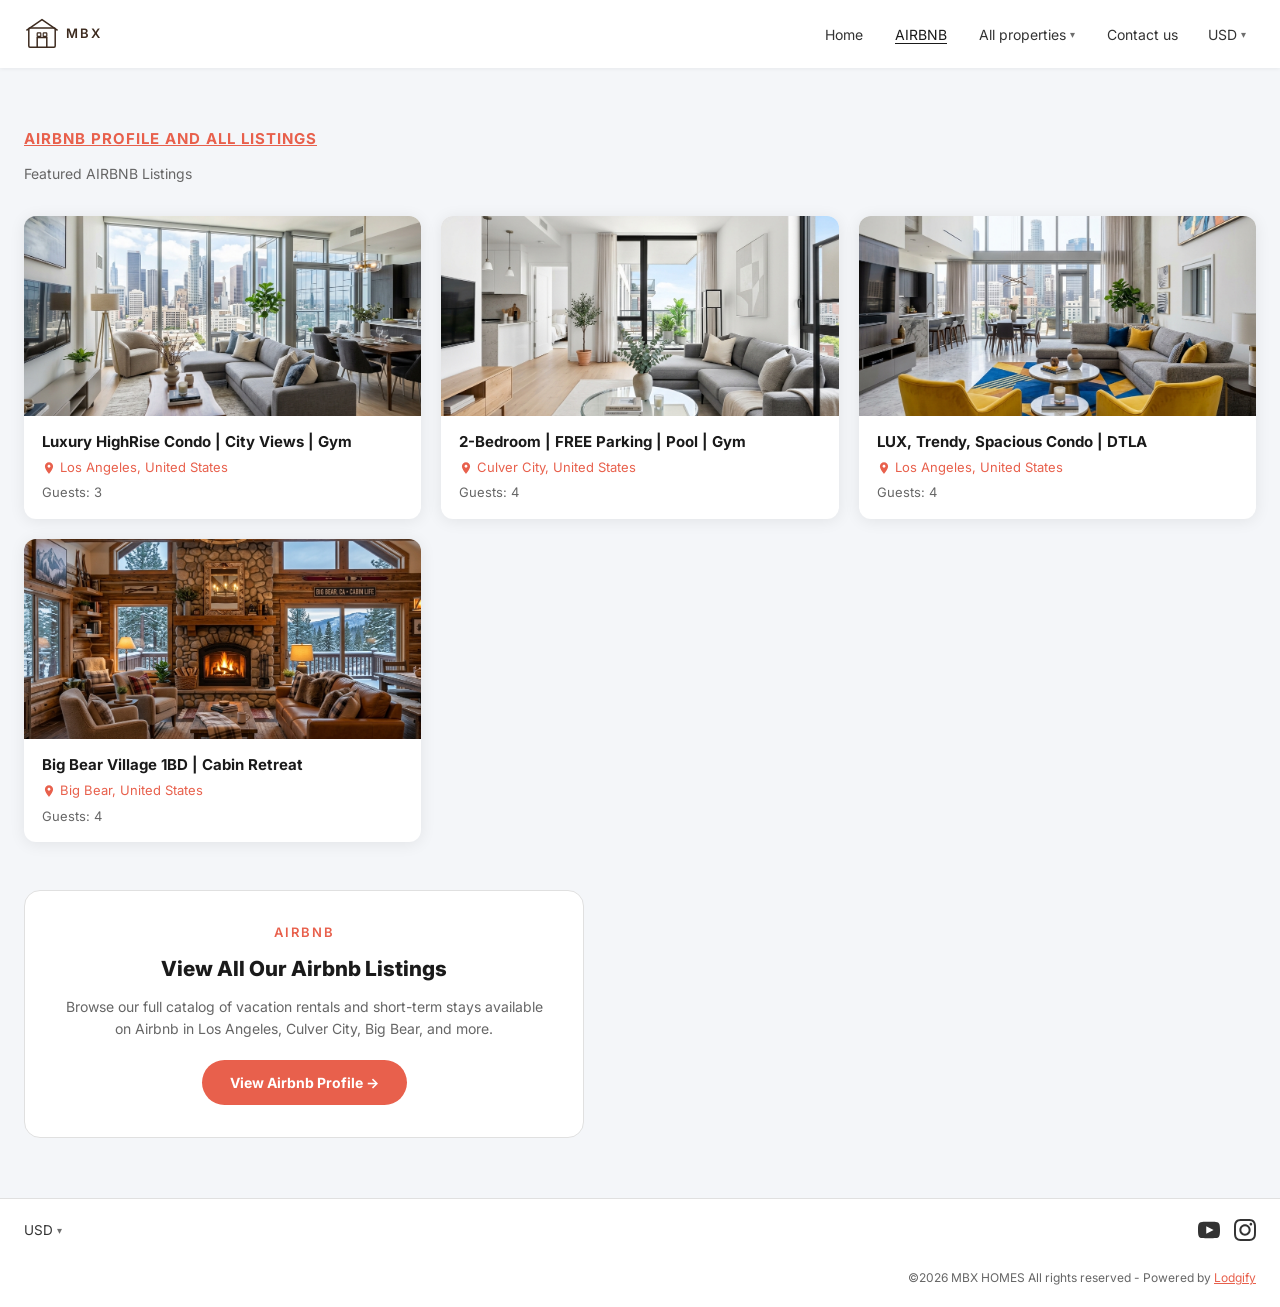
==== airbnb.html @ c5583389 "Initial commit" ====
<!DOCTYPE html>
<html lang="en">
<head>
  <meta charset="UTF-8" />
  <meta name="viewport" content="width=device-width, initial-scale=1.0" />
  <title>AIRBNB Listings - MBX Homes</title>
  <meta name="description" content="Browse all MBX Homes listings on Airbnb. View our featured Airbnb properties and profile in Los Angeles and surrounding areas." />
  <link rel="preconnect" href="https://fonts.googleapis.com" />
  <link rel="preconnect" href="https://fonts.gstatic.com" crossorigin />
  <link href="https://fonts.googleapis.com/css2?family=Inter:wght@300;400;500;600;700&display=swap" rel="stylesheet" />
  <link rel="stylesheet" href="css/style.css" />
</head>
<body>

  <!-- HEADER -->
  <header class="site-header" id="site-header">
    <div class="header-inner">
      <a href="index.html" class="logo" id="logo-link">
        <svg class="logo-icon" xmlns="http://www.w3.org/2000/svg" viewBox="0 0 60 60" width="36" height="36">
          <rect x="8" y="20" width="44" height="32" rx="2" fill="none" stroke="#3d2b1f" stroke-width="2.5"/>
          <polyline points="4,24 30,6 56,24" fill="none" stroke="#3d2b1f" stroke-width="2.5" stroke-linejoin="round"/>
          <path d="M22 52 V36 h16 v16" fill="none" stroke="#3d2b1f" stroke-width="2.5"/>
          <rect x="22" y="28" width="6" height="6" rx="1" fill="none" stroke="#3d2b1f" stroke-width="2"/>
          <rect x="32" y="28" width="6" height="6" rx="1" fill="none" stroke="#3d2b1f" stroke-width="2"/>
        </svg>
        <span class="logo-text">MBX</span>
      </a>
      <nav class="main-nav" id="main-nav">
        <a href="index.html" class="nav-link" id="nav-home">Home</a>
        <a href="airbnb.html" class="nav-link active" id="nav-airbnb">AIRBNB</a>
        <a href="properties.html" class="nav-link nav-dropdown-trigger" id="nav-properties">
          All properties <span class="dropdown-arrow">▾</span>
          <div class="dropdown-menu" id="nav-dropdown">
            <a href="properties.html" class="dropdown-item">All Properties</a>
            <a href="properties.html?type=vacation" class="dropdown-item">Vacation Homes</a>
            <a href="properties.html?type=apartment" class="dropdown-item">Apartments</a>
            <a href="properties.html?location=la" class="dropdown-item">Los Angeles</a>
            <a href="properties.html?location=culver" class="dropdown-item">Culver City</a>
            <a href="properties.html?location=bigbear" class="dropdown-item">Big Bear</a>
          </div>
        </a>
        <a href="contact.html" class="nav-link" id="nav-contact">Contact us</a>
        <div class="currency-selector" id="currency-selector">
          <span>USD</span>
          <span class="dropdown-arrow">▾</span>
          <div class="currency-dropdown">
            <div class="currency-item active">USD - US Dollar</div>
            <div class="currency-item">EUR - Euro</div>
            <div class="currency-item">GBP - British Pound</div>
            <div class="currency-item">CAD - Canadian Dollar</div>
          </div>
        </div>
      </nav>
      <button class="hamburger" id="hamburger-btn" aria-label="Toggle menu">
        <span></span><span></span><span></span>
      </button>
    </div>
  </header>

  <!-- AIRBNB CONTENT -->
  <main class="airbnb-page" id="airbnb-page">
    <a
      href="https://www.airbnb.com/users/show/mbxhomes"
      target="_blank"
      rel="noopener"
      class="airbnb-profile-link"
      id="airbnb-profile-link"
    >
      AIRBNB PROFILE AND ALL LISTINGS
    </a>
    <p class="airbnb-subtitle" id="airbnb-subtitle">Featured AIRBNB Listings</p>

    <!-- Airbnb featured listings grid -->
    <div class="properties-grid" id="airbnb-grid" style="margin-top:8px">

      <a href="property-detail.html?id=1" class="property-card" id="airbnb-prop-1">
        <div class="card-image-wrapper">
          <img src="images/prop1.png" alt="Luxury HighRise Condo" class="card-img" loading="lazy" />
        </div>
        <div class="card-body">
          <h3 class="card-title">Luxury HighRise Condo | City Views | Gym</h3>
          <p class="card-location">
            <svg class="pin-icon" viewBox="0 0 24 24" fill="none" xmlns="http://www.w3.org/2000/svg"><path d="M12 2C8.13 2 5 5.13 5 9c0 5.25 7 13 7 13s7-7.75 7-13c0-3.87-3.13-7-7-7zm0 9.5c-1.38 0-2.5-1.12-2.5-2.5s1.12-2.5 2.5-2.5 2.5 1.12 2.5 2.5-1.12 2.5-2.5 2.5z" fill="#e8604c"/></svg>
            Los Angeles, United States
          </p>
          <p class="card-guests">Guests: 3</p>
        </div>
      </a>

      <a href="property-detail.html?id=2" class="property-card" id="airbnb-prop-2">
        <div class="card-image-wrapper">
          <img src="images/prop2.png" alt="2-Bedroom Condo" class="card-img" loading="lazy" />
        </div>
        <div class="card-body">
          <h3 class="card-title">2-Bedroom | FREE Parking | Pool | Gym</h3>
          <p class="card-location">
            <svg class="pin-icon" viewBox="0 0 24 24" fill="none" xmlns="http://www.w3.org/2000/svg"><path d="M12 2C8.13 2 5 5.13 5 9c0 5.25 7 13 7 13s7-7.75 7-13c0-3.87-3.13-7-7-7zm0 9.5c-1.38 0-2.5-1.12-2.5-2.5s1.12-2.5 2.5-2.5 2.5 1.12 2.5 2.5-1.12 2.5-2.5 2.5z" fill="#e8604c"/></svg>
            Culver City, United States
          </p>
          <p class="card-guests">Guests: 4</p>
        </div>
      </a>

      <a href="property-detail.html?id=4" class="property-card" id="airbnb-prop-3">
        <div class="card-image-wrapper">
          <img src="images/prop4.png" alt="LUX Trendy Condo" class="card-img" loading="lazy" />
        </div>
        <div class="card-body">
          <h3 class="card-title">LUX, Trendy, Spacious Condo | DTLA</h3>
          <p class="card-location">
            <svg class="pin-icon" viewBox="0 0 24 24" fill="none" xmlns="http://www.w3.org/2000/svg"><path d="M12 2C8.13 2 5 5.13 5 9c0 5.25 7 13 7 13s7-7.75 7-13c0-3.87-3.13-7-7-7zm0 9.5c-1.38 0-2.5-1.12-2.5-2.5s1.12-2.5 2.5-2.5 2.5 1.12 2.5 2.5-1.12 2.5-2.5 2.5z" fill="#e8604c"/></svg>
            Los Angeles, United States
          </p>
          <p class="card-guests">Guests: 4</p>
        </div>
      </a>

      <a href="property-detail.html?id=5" class="property-card" id="airbnb-prop-4">
        <div class="card-image-wrapper">
          <img src="images/prop5.png" alt="Big Bear Cabin" class="card-img" loading="lazy" />
        </div>
        <div class="card-body">
          <h3 class="card-title">Big Bear Village 1BD | Cabin Retreat</h3>
          <p class="card-location">
            <svg class="pin-icon" viewBox="0 0 24 24" fill="none" xmlns="http://www.w3.org/2000/svg"><path d="M12 2C8.13 2 5 5.13 5 9c0 5.25 7 13 7 13s7-7.75 7-13c0-3.87-3.13-7-7-7zm0 9.5c-1.38 0-2.5-1.12-2.5-2.5s1.12-2.5 2.5-2.5 2.5 1.12 2.5 2.5-1.12 2.5-2.5 2.5z" fill="#e8604c"/></svg>
            Big Bear, United States
          </p>
          <p class="card-guests">Guests: 4</p>
        </div>
      </a>

    </div>

    <!-- CTA box -->
    <div style="margin-top:48px;background:#fff;border:1.5px solid #e0e0e0;border-radius:16px;padding:32px;max-width:560px;text-align:center">
      <p style="font-size:13px;text-transform:uppercase;letter-spacing:2px;color:#e8604c;font-weight:600;margin-bottom:10px">AIRBNB</p>
      <h2 style="font-size:1.3rem;font-weight:800;color:#1a1a1a;margin-bottom:12px">View All Our Airbnb Listings</h2>
      <p style="font-size:14px;color:#666;line-height:1.6;margin-bottom:20px">Browse our full catalog of vacation rentals and short-term stays available on Airbnb in Los Angeles, Culver City, Big Bear, and more.</p>
      <a href="https://www.airbnb.com/users/show/mbxhomes" target="_blank" rel="noopener" style="display:inline-block;background:#e8604c;color:#fff;border-radius:24px;padding:12px 28px;font-size:14px;font-weight:700;text-decoration:none;transition:background 0.2s" onmouseover="this.style.background='#d4503c'" onmouseout="this.style.background='#e8604c'">
        View Airbnb Profile →
      </a>
    </div>
  </main>

  <!-- FOOTER -->
  <footer class="site-footer" id="site-footer">
    <div class="footer-inner">
      <div class="currency-footer" id="currency-footer">
        <span>USD</span> <span class="dropdown-arrow">▾</span>
      </div>
      <div class="footer-social" id="footer-social">
        <a href="https://www.youtube.com/@mbxhomes" target="_blank" rel="noopener" class="social-link" id="social-youtube" aria-label="YouTube">
          <svg xmlns="http://www.w3.org/2000/svg" viewBox="0 0 24 24" width="22" height="22" fill="currentColor"><path d="M19.615 3.184c-3.604-.246-11.631-.245-15.23 0-3.897.266-4.356 2.62-4.385 8.816.029 6.185.484 8.549 4.385 8.816 3.6.245 11.626.246 15.23 0 3.897-.266 4.356-2.62 4.385-8.816-.029-6.185-.484-8.549-4.385-8.816zm-10.615 12.816v-8l8 3.993-8 4.007z"/></svg>
        </a>
        <a href="https://www.instagram.com/mbxhomes" target="_blank" rel="noopener" class="social-link" id="social-instagram" aria-label="Instagram">
          <svg xmlns="http://www.w3.org/2000/svg" viewBox="0 0 24 24" width="22" height="22" fill="currentColor"><path d="M12 2.163c3.204 0 3.584.012 4.85.07 3.252.148 4.771 1.691 4.919 4.919.058 1.265.069 1.645.069 4.849 0 3.205-.012 3.584-.069 4.849-.149 3.225-1.664 4.771-4.919 4.919-1.266.058-1.644.07-4.85.07-3.204 0-3.584-.012-4.849-.07-3.26-.149-4.771-1.699-4.919-4.92-.058-1.265-.07-1.644-.07-4.849 0-3.204.013-3.583.07-4.849.149-3.227 1.664-4.771 4.919-4.919 1.266-.057 1.645-.069 4.849-.069zm0-2.163c-3.259 0-3.667.014-4.947.072-4.358.2-6.78 2.618-6.98 6.98-.059 1.281-.073 1.689-.073 4.948 0 3.259.014 3.668.072 4.948.2 4.358 2.618 6.78 6.98 6.98 1.281.058 1.689.072 4.948.072 3.259 0 3.668-.014 4.948-.072 4.354-.2 6.782-2.618 6.979-6.98.059-1.28.073-1.689.073-4.948 0-3.259-.014-3.667-.072-4.947-.196-4.354-2.617-6.78-6.979-6.98-1.281-.059-1.69-.073-4.949-.073zm0 5.838c-3.403 0-6.162 2.759-6.162 6.162s2.759 6.163 6.162 6.163 6.162-2.759 6.162-6.163c0-3.403-2.759-6.162-6.162-6.162zm0 10.162c-2.209 0-4-1.79-4-4 0-2.209 1.791-4 4-4s4 1.791 4 4c0 2.21-1.791 4-4 4zm6.406-11.845c-.796 0-1.441.645-1.441 1.44s.645 1.44 1.441 1.44c.795 0 1.439-.645 1.439-1.44s-.644-1.44-1.439-1.44z"/></svg>
        </a>
      </div>
    </div>
    <div class="footer-copyright" id="footer-copyright">
      <p>©2026 MBX HOMES All rights reserved - Powered by <a href="https://www.lodgify.com" target="_blank" rel="noopener" class="lodgify-link">Lodgify</a></p>
    </div>
  </footer>

  <script src="js/main.js"></script>
</body>
</html>
---- css/style.css ----
/* ===========================
   MBX HOMES - Main Stylesheet
   =========================== */

*, *::before, *::after {
  box-sizing: border-box;
  margin: 0;
  padding: 0;
}

:root {
  --color-primary: #e8604c;
  --color-primary-hover: #d4503c;
  --color-dark: #1a1a1a;
  --color-text: #333;
  --color-text-light: #666;
  --color-border: #e0e0e0;
  --color-bg: #f4f6f9;
  --color-bg-light: #f8f9fb;
  --color-white: #fff;
  --color-logo: #3d2b1f;
  --color-link: #e8604c;
  --color-location: #e8604c;
  --font-main: 'Inter', -apple-system, BlinkMacSystemFont, 'Segoe UI', sans-serif;
  --shadow-card: 0 2px 16px rgba(0,0,0,0.08);
  --shadow-card-hover: 0 8px 32px rgba(0,0,0,0.14);
  --shadow-header: 0 1px 4px rgba(0,0,0,0.06);
  --border-radius-card: 12px;
  --border-radius-btn: 8px;
  --transition: 0.2s ease;
}

html {
  scroll-behavior: smooth;
}

body {
  font-family: var(--font-main);
  color: var(--color-text);
  background: var(--color-bg);
  min-height: 100vh;
  font-size: 15px;
  line-height: 1.5;
}

a {
  color: inherit;
  text-decoration: none;
}

img {
  max-width: 100%;
  display: block;
}

/* ==========================
   HEADER
   ========================== */
.site-header {
  background: var(--color-white);
  box-shadow: var(--shadow-header);
  position: sticky;
  top: 0;
  z-index: 1000;
  height: 68px;
}

.header-inner {
  max-width: 1280px;
  margin: 0 auto;
  padding: 0 24px;
  height: 100%;
  display: flex;
  align-items: center;
  justify-content: space-between;
  gap: 24px;
}

/* LOGO */
.logo {
  display: flex;
  align-items: center;
  gap: 6px;
  flex-shrink: 0;
  text-decoration: none;
}

.logo-icon {
  display: block;
}

.logo-text {
  font-family: var(--font-main);
  font-size: 13px;
  font-weight: 600;
  letter-spacing: 2px;
  color: var(--color-logo);
  text-transform: uppercase;
}

/* NAV */
.main-nav {
  display: flex;
  align-items: center;
  gap: 8px;
  margin-left: auto;
}

.nav-link {
  font-size: 14px;
  font-weight: 400;
  color: var(--color-text);
  padding: 6px 12px;
  border-radius: 4px;
  transition: color var(--transition);
  position: relative;
  cursor: pointer;
  white-space: nowrap;
}

.nav-link:hover,
.nav-link.active {
  color: var(--color-dark);
}

.nav-link.active {
  text-decoration: underline;
  text-underline-offset: 3px;
}

.nav-dropdown-trigger {
  display: flex;
  align-items: center;
  gap: 4px;
}

.dropdown-arrow {
  font-size: 10px;
  opacity: 0.7;
}

/* DROPDOWN */
.dropdown-menu {
  position: absolute;
  top: calc(100% + 8px);
  left: 0;
  background: var(--color-white);
  border: 1px solid var(--color-border);
  border-radius: 8px;
  box-shadow: 0 8px 32px rgba(0,0,0,0.12);
  padding: 8px 0;
  min-width: 180px;
  opacity: 0;
  pointer-events: none;
  transform: translateY(-8px);
  transition: opacity 0.15s, transform 0.15s;
  z-index: 200;
}

.nav-dropdown-trigger:hover .dropdown-menu,
.nav-dropdown-trigger:focus-within .dropdown-menu {
  opacity: 1;
  pointer-events: auto;
  transform: translateY(0);
}

.dropdown-item {
  display: block;
  padding: 9px 18px;
  font-size: 13.5px;
  color: var(--color-text);
  transition: background var(--transition), color var(--transition);
}

.dropdown-item:hover {
  background: var(--color-bg);
  color: var(--color-primary);
}

/* CURRENCY */
.currency-selector {
  position: relative;
  display: flex;
  align-items: center;
  gap: 4px;
  font-size: 14px;
  font-weight: 400;
  padding: 6px 10px;
  cursor: pointer;
  border-radius: 4px;
  color: var(--color-text);
  transition: color var(--transition);
  user-select: none;
}

.currency-selector:hover {
  color: var(--color-dark);
}

.currency-dropdown {
  position: absolute;
  top: calc(100% + 8px);
  right: 0;
  background: var(--color-white);
  border: 1px solid var(--color-border);
  border-radius: 8px;
  box-shadow: 0 8px 32px rgba(0,0,0,0.12);
  padding: 8px 0;
  min-width: 180px;
  opacity: 0;
  pointer-events: none;
  transform: translateY(-8px);
  transition: opacity 0.15s, transform 0.15s;
  z-index: 200;
}

.currency-selector:hover .currency-dropdown {
  opacity: 1;
  pointer-events: auto;
  transform: translateY(0);
}

.currency-item {
  padding: 9px 18px;
  font-size: 13.5px;
  color: var(--color-text);
  cursor: pointer;
  transition: background var(--transition), color var(--transition);
}

.currency-item:hover,
.currency-item.active {
  background: var(--color-bg);
  color: var(--color-primary);
}

/* HAMBURGER */
.hamburger {
  display: none;
  flex-direction: column;
  gap: 5px;
  background: none;
  border: none;
  cursor: pointer;
  padding: 4px;
}

.hamburger span {
  display: block;
  width: 24px;
  height: 2px;
  background: var(--color-text);
  border-radius: 2px;
  transition: transform 0.3s, opacity 0.3s;
}

/* ==========================
   HERO SECTION
   ========================== */
.hero {
  position: relative;
  width: 100%;
  overflow: hidden;
  background: var(--color-bg);
}

.hero-image-wrapper {
  position: relative;
  width: 100%;
  height: 440px;
  overflow: hidden;
}

.hero-img {
  width: 100%;
  height: 100%;
  object-fit: cover;
  object-position: center 40%;
  display: block;
  border-radius: 0 0 16px 16px;
}

.hero-overlay {
  position: absolute;
  inset: 0;
  background: linear-gradient(
    to bottom,
    rgba(0,0,0,0) 30%,
    rgba(0,0,0,0.25) 100%
  );
  pointer-events: none;
}

.hero-text {
  position: absolute;
  bottom: 28px;
  left: 50%;
  transform: translateX(-50%);
  text-align: center;
  color: var(--color-white);
  pointer-events: none;
  z-index: 2;
}

.hero-text h1 {
  font-size: 2.6rem;
  font-weight: 800;
  letter-spacing: -0.5px;
  text-shadow: 0 2px 12px rgba(0,0,0,0.4);
  white-space: nowrap;
}

/* SEARCH BAR */
.search-bar-wrapper {
  display: flex;
  justify-content: center;
  padding: 0 16px;
  margin-top: -28px;
  position: relative;
  z-index: 10;
}

.search-bar {
  display: flex;
  align-items: stretch;
  background: var(--color-white);
  border-radius: 12px;
  box-shadow: 0 4px 24px rgba(0,0,0,0.12);
  overflow: hidden;
  width: 100%;
  max-width: 820px;
  height: 68px;
}

.search-field {
  flex: 1;
  display: flex;
  flex-direction: column;
  justify-content: center;
  padding: 8px 18px;
  position: relative;
  min-width: 0;
}

.search-field label {
  font-size: 11px;
  color: var(--color-text-light);
  font-weight: 500;
  text-transform: uppercase;
  letter-spacing: 0.5px;
  margin-bottom: 2px;
}

.search-field select,
.search-field input[type="date"] {
  border: none;
  outline: none;
  font-size: 14px;
  color: var(--color-text);
  font-family: var(--font-main);
  background: transparent;
  appearance: none;
  cursor: pointer;
  width: 100%;
  padding: 0;
}

.search-field select::-ms-expand {
  display: none;
}

.select-arrow {
  position: absolute;
  right: 14px;
  top: 50%;
  transform: translateY(-50%);
  font-size: 11px;
  color: var(--color-text-light);
  pointer-events: none;
}

.date-field {
  position: relative;
}

.date-field input[type="date"] {
  color: var(--color-text-light);
}

.date-field input[type="date"]::-webkit-calendar-picker-indicator {
  opacity: 0;
  position: absolute;
  right: 0;
  width: 100%;
  height: 100%;
  cursor: pointer;
}

.floating-label {
  font-size: 14px;
  color: var(--color-text-light) !important;
  font-weight: 400 !important;
  margin-bottom: 0 !important;
  position: absolute;
  top: 50%;
  left: 18px;
  transform: translateY(-50%);
  pointer-events: none;
  transition: 0.15s;
  text-transform: none !important;
  letter-spacing: 0 !important;
}

.date-field input[type="date"]:not(:placeholder-shown) + .floating-label,
.date-field input[type="date"]:focus + .floating-label,
.date-field input[type="date"][value]:not([value=""]) + .floating-label {
  display: none;
}

.search-divider {
  width: 1px;
  background: var(--color-border);
  margin: 12px 0;
  flex-shrink: 0;
}

.search-btn {
  background: var(--color-primary);
  color: var(--color-white);
  border: none;
  padding: 0 28px;
  font-size: 15px;
  font-weight: 600;
  cursor: pointer;
  display: flex;
  align-items: center;
  gap: 6px;
  transition: background var(--transition);
  font-family: var(--font-main);
  flex-shrink: 0;
  min-width: 100px;
}

.search-btn:hover {
  background: var(--color-primary-hover);
}

.search-arrow {
  font-size: 18px;
}

/* ==========================
   MAIN CONTENT
   ========================== */
.main-content {
  max-width: 1280px;
  margin: 0 auto;
  padding: 40px 24px 0;
}

/* ==========================
   FEATURED SECTION
   ========================== */
.featured-section {
  margin-bottom: 48px;
}

.section-title {
  font-size: 1.3rem;
  font-weight: 700;
  color: var(--color-dark);
  margin-bottom: 24px;
}

/* PROPERTIES GRID */
.properties-grid {
  display: grid;
  grid-template-columns: repeat(3, 1fr);
  gap: 20px;
}

/* PROPERTY CARD */
.property-card {
  background: var(--color-white);
  border-radius: var(--border-radius-card);
  overflow: hidden;
  box-shadow: var(--shadow-card);
  transition: box-shadow var(--transition), transform var(--transition);
  display: flex;
  flex-direction: column;
  text-decoration: none;
  color: inherit;
}

.property-card:hover {
  box-shadow: var(--shadow-card-hover);
  transform: translateY(-2px);
}

.card-image-wrapper {
  width: 100%;
  height: 200px;
  overflow: hidden;
  flex-shrink: 0;
}

.card-img {
  width: 100%;
  height: 100%;
  object-fit: cover;
  transition: transform 0.4s ease;
}

.property-card:hover .card-img {
  transform: scale(1.04);
}

.card-body {
  padding: 16px 18px;
  display: flex;
  flex-direction: column;
  gap: 6px;
}

.card-title {
  font-size: 15px;
  font-weight: 700;
  color: var(--color-dark);
  line-height: 1.35;
  display: -webkit-box;
  -webkit-line-clamp: 1;
  -webkit-box-orient: vertical;
  overflow: hidden;
}

.card-location {
  display: flex;
  align-items: center;
  gap: 4px;
  font-size: 13px;
  color: var(--color-location);
  font-weight: 400;
}

.pin-icon {
  width: 14px;
  height: 14px;
  flex-shrink: 0;
}

.card-guests {
  font-size: 13px;
  color: var(--color-text-light);
}

.card-meta {
  font-size: 12.5px;
  color: var(--color-text-light);
  margin-bottom: 2px;
}

.card-amenities {
  font-size: 12px;
  color: var(--color-text-light);
  opacity: 0.8;
}

/* ==========================
   NEWSLETTER
   ========================== */
.newsletter-section {
  border-top: 1px solid var(--color-border);
  padding: 32px 0 40px;
  margin-top: 24px;
}

.newsletter-inner {
  display: flex;
  align-items: center;
  justify-content: center;
  gap: 24px;
  flex-wrap: wrap;
}

.newsletter-label {
  font-size: 15px;
  font-weight: 600;
  color: var(--color-dark);
  white-space: nowrap;
}

.newsletter-form {
  display: flex;
  gap: 12px;
  align-items: center;
  flex-wrap: wrap;
}

.newsletter-input {
  border: 1.5px solid var(--color-border);
  border-radius: 8px;
  padding: 10px 16px;
  font-size: 14px;
  font-family: var(--font-main);
  color: var(--color-text);
  outline: none;
  width: 280px;
  transition: border-color var(--transition);
  background: var(--color-white);
}

.newsletter-input:focus {
  border-color: var(--color-primary);
}

.newsletter-input::placeholder {
  color: #bbb;
}

.newsletter-btn {
  background: var(--color-primary);
  color: var(--color-white);
  border: none;
  border-radius: 24px;
  padding: 10px 26px;
  font-size: 14px;
  font-weight: 600;
  cursor: pointer;
  font-family: var(--font-main);
  transition: background var(--transition);
  white-space: nowrap;
}

.newsletter-btn:hover {
  background: var(--color-primary-hover);
}

/* ==========================
   FOOTER
   ========================== */
.site-footer {
  background: var(--color-white);
  border-top: 1px solid var(--color-border);
  margin-top: 0;
}

.footer-inner {
  max-width: 1280px;
  margin: 0 auto;
  padding: 20px 24px 16px;
  display: flex;
  align-items: center;
  justify-content: space-between;
}

.currency-footer {
  display: flex;
  align-items: center;
  gap: 4px;
  font-size: 13.5px;
  color: var(--color-text);
  cursor: pointer;
}

.footer-social {
  display: flex;
  align-items: center;
  gap: 14px;
}

.social-link {
  color: var(--color-text);
  transition: color var(--transition);
  display: flex;
  align-items: center;
}

.social-link:hover {
  color: var(--color-primary);
}

.footer-copyright {
  max-width: 1280px;
  margin: 0 auto;
  padding: 12px 24px 20px;
  text-align: right;
  font-size: 12px;
  color: var(--color-text-light);
}

.footer-copyright p {
  display: inline;
}

.lodgify-link {
  color: var(--color-primary);
  text-decoration: underline;
}

.lodgify-link:hover {
  color: var(--color-primary-hover);
}

/* ==========================
   TOAST NOTIFICATION
   ========================== */
.toast {
  position: fixed;
  bottom: 32px;
  left: 50%;
  transform: translateX(-50%) translateY(80px);
  background: #333;
  color: #fff;
  padding: 12px 28px;
  border-radius: 24px;
  font-size: 14px;
  font-weight: 500;
  box-shadow: 0 4px 20px rgba(0,0,0,0.2);
  z-index: 9999;
  transition: transform 0.3s ease, opacity 0.3s ease;
  opacity: 0;
  pointer-events: none;
  white-space: nowrap;
}

.toast.show {
  transform: translateX(-50%) translateY(0);
  opacity: 1;
}

/* ==========================
   PROPERTIES PAGE
   ========================== */
.properties-page-layout {
  display: flex;
  gap: 0;
  min-height: calc(100vh - 68px);
}

.properties-sidebar {
  width: 50%;
  padding: 24px;
  overflow-y: auto;
  max-height: calc(100vh - 68px);
  position: sticky;
  top: 68px;
}

.properties-map-panel {
  width: 50%;
  position: sticky;
  top: 68px;
  height: calc(100vh - 68px);
  background: #e8eaf0;
  overflow: hidden;
}

.map-embed {
  width: 100%;
  height: 100%;
  border: none;
}

/* Filters bar */
.filters-bar {
  display: flex;
  gap: 12px;
  flex-wrap: wrap;
  align-items: center;
  background: var(--color-white);
  padding: 16px 24px;
  border-bottom: 1px solid var(--color-border);
}

.filter-search-bar {
  display: flex;
  align-items: stretch;
  background: var(--color-white);
  border: 1.5px solid var(--color-border);
  border-radius: 8px;
  overflow: hidden;
  height: 46px;
  max-width: 100%;
  flex: 1;
  min-width: 0;
}

.filter-field {
  flex: 1;
  display: flex;
  align-items: center;
  padding: 0 14px;
  gap: 8px;
  border-right: 1px solid var(--color-border);
  min-width: 0;
}

.filter-field:last-of-type {
  border-right: none;
}

.filter-field select,
.filter-field input {
  border: none;
  outline: none;
  font-size: 14px;
  color: var(--color-text);
  font-family: var(--font-main);
  background: transparent;
  appearance: none;
  cursor: pointer;
  width: 100%;
}

.filter-search-btn {
  background: var(--color-primary);
  color: var(--color-white);
  border: none;
  padding: 0 20px;
  font-size: 14px;
  font-weight: 600;
  cursor: pointer;
  font-family: var(--font-main);
  transition: background var(--transition);
  display: flex;
  align-items: center;
  gap: 8px;
  flex-shrink: 0;
}

.filter-search-btn:hover {
  background: var(--color-primary-hover);
}

.more-filters-btn {
  background: none;
  border: none;
  color: var(--color-primary);
  font-size: 13.5px;
  font-weight: 500;
  cursor: pointer;
  font-family: var(--font-main);
  display: flex;
  align-items: center;
  gap: 6px;
  padding: 4px 0;
}

/* Results header */
.results-header {
  display: flex;
  align-items: center;
  justify-content: space-between;
  padding: 16px 24px 12px;
  background: var(--color-bg-light);
}

.results-count {
  font-size: 15px;
  font-weight: 700;
  color: var(--color-dark);
}

.sort-dropdown {
  display: flex;
  align-items: center;
  gap: 8px;
}

.sort-btn {
  background: var(--color-primary);
  color: var(--color-white);
  border: none;
  border-radius: 20px;
  padding: 7px 16px;
  font-size: 13px;
  font-weight: 600;
  cursor: pointer;
  font-family: var(--font-main);
  display: flex;
  align-items: center;
  gap: 6px;
}

/* Properties list grid in sidebar */
.properties-list-grid {
  display: grid;
  grid-template-columns: repeat(3, 1fr);
  gap: 16px;
  padding: 16px 24px;
  background: var(--color-bg-light);
}

/* ==========================
   PROPERTY DETAIL PAGE
   ========================== */
.property-hero {
  position: relative;
  height: 440px;
  overflow: hidden;
  cursor: pointer;
}

.property-hero-img {
  width: 100%;
  height: 100%;
  object-fit: cover;
}

.view-more-pics-btn {
  position: absolute;
  bottom: 24px;
  right: 32px;
  background: var(--color-white);
  color: var(--color-dark);
  border: none;
  border-radius: 24px;
  padding: 10px 20px;
  font-size: 13px;
  font-weight: 600;
  cursor: pointer;
  font-family: var(--font-main);
  display: flex;
  align-items: center;
  gap: 8px;
  box-shadow: 0 2px 12px rgba(0,0,0,0.15);
  transition: box-shadow var(--transition);
}

.view-more-pics-btn:hover {
  box-shadow: 0 4px 20px rgba(0,0,0,0.2);
}

/* Sticky booking bar at bottom */
.booking-sticky-bar {
  position: fixed;
  bottom: 0;
  left: 0;
  right: 0;
  background: var(--color-white);
  border-top: 1px solid var(--color-border);
  padding: 12px 32px;
  z-index: 500;
  display: flex;
  align-items: center;
  gap: 20px;
}

.booking-sticky-info {
  flex: 1;
}

.booking-sticky-title {
  font-size: 15px;
  font-weight: 700;
  color: var(--color-dark);
}

.booking-sticky-location {
  display: flex;
  align-items: center;
  gap: 4px;
  font-size: 12.5px;
  color: var(--color-text-light);
  margin-top: 2px;
}

.booking-sticky-fields {
  display: flex;
  align-items: center;
  gap: 0;
  border: 1.5px solid var(--color-border);
  border-radius: 8px;
  overflow: hidden;
}

.sticky-field {
  display: flex;
  align-items: center;
  padding: 8px 16px;
  border-right: 1px solid var(--color-border);
  min-width: 130px;
}

.sticky-field:last-of-type {
  border-right: none;
}

.sticky-field input,
.sticky-field select {
  border: none;
  outline: none;
  font-size: 14px;
  font-family: var(--font-main);
  color: var(--color-text-light);
  background: transparent;
  appearance: none;
  cursor: pointer;
  width: 100%;
}

.book-now-btn {
  background: var(--color-primary);
  color: var(--color-white);
  border: none;
  border-radius: 24px;
  padding: 11px 28px;
  font-size: 15px;
  font-weight: 700;
  cursor: pointer;
  font-family: var(--font-main);
  transition: background var(--transition);
  white-space: nowrap;
}

.book-now-btn:hover {
  background: var(--color-primary-hover);
}

/* Property detail tabs */
.property-tabs-bar {
  background: var(--color-white);
  border-bottom: 1px solid var(--color-border);
  padding: 0 32px;
  display: flex;
  gap: 0;
  position: sticky;
  top: 68px;
  z-index: 100;
}

.property-tab {
  padding: 16px 20px;
  font-size: 14px;
  font-weight: 500;
  color: var(--color-text-light);
  cursor: pointer;
  border-bottom: 2px solid transparent;
  transition: color var(--transition), border-color var(--transition);
  text-decoration: none;
  display: inline-flex;
}

.property-tab:hover,
.property-tab.active {
  color: var(--color-primary);
  border-bottom-color: var(--color-primary);
}

/* Property content */
.property-content {
  max-width: 1280px;
  margin: 0 auto;
  padding: 32px 32px 140px;
}

.property-type-badge {
  font-size: 13px;
  color: var(--color-text-light);
  margin-bottom: 8px;
}

.property-title-h1 {
  font-size: 2rem;
  font-weight: 800;
  color: var(--color-dark);
  line-height: 1.2;
  margin-bottom: 16px;
}

.property-stats {
  display: flex;
  gap: 28px;
  flex-wrap: wrap;
  margin-bottom: 20px;
}

.property-stat {
  display: flex;
  align-items: center;
  gap: 8px;
  font-size: 14px;
  color: var(--color-text-light);
}

.property-stat svg {
  width: 20px;
  height: 20px;
  color: var(--color-text-light);
}

.property-description {
  font-size: 14.5px;
  line-height: 1.7;
  color: var(--color-text);
  max-width: 800px;
  margin-bottom: 24px;
}

.highlights-label {
  font-size: 15px;
  font-weight: 700;
  margin-bottom: 12px;
  color: var(--color-dark);
}

.highlights-list {
  display: flex;
  gap: 10px;
  flex-wrap: wrap;
  margin-bottom: 32px;
}

.highlight-badge {
  display: inline-flex;
  align-items: center;
  gap: 6px;
  border: 1.5px solid var(--color-border);
  border-radius: 20px;
  padding: 7px 14px;
  font-size: 13px;
  color: var(--color-text);
}

.pictures-section {
  margin-top: 32px;
}

.pictures-title {
  font-size: 1.2rem;
  font-weight: 700;
  margin-bottom: 16px;
  color: var(--color-dark);
}

.pictures-grid {
  display: grid;
  grid-template-columns: repeat(3, 1fr);
  gap: 12px;
}

.pic-item {
  border-radius: 8px;
  overflow: hidden;
  aspect-ratio: 4/3;
}

.pic-item img {
  width: 100%;
  height: 100%;
  object-fit: cover;
  transition: transform 0.3s;
  cursor: pointer;
}

.pic-item img:hover {
  transform: scale(1.04);
}

/* ==========================
   CONTACT PAGE
   ========================== */
.contact-page {
  min-height: calc(100vh - 68px);
  display: flex;
  align-items: flex-start;
  justify-content: center;
  padding: 60px 24px 100px;
  background: var(--color-bg);
}

.contact-form-box {
  background: var(--color-white);
  border-radius: 16px;
  box-shadow: 0 4px 32px rgba(0,0,0,0.07);
  padding: 40px 48px;
  width: 100%;
  max-width: 560px;
}

.contact-form-title {
  font-size: 1.4rem;
  font-weight: 800;
  color: var(--color-dark);
  margin-bottom: 28px;
}

.form-row {
  display: flex;
  gap: 14px;
  margin-bottom: 16px;
}

.form-group {
  flex: 1;
  display: flex;
  flex-direction: column;
  gap: 6px;
  margin-bottom: 16px;
}

.form-group label {
  font-size: 12px;
  color: var(--color-text-light);
  font-weight: 500;
}

.form-control {
  border: 1.5px solid var(--color-border);
  border-radius: 8px;
  padding: 11px 14px;
  font-size: 14px;
  font-family: var(--font-main);
  color: var(--color-text);
  outline: none;
  width: 100%;
  background: var(--color-white);
  transition: border-color var(--transition);
}

.form-control:focus {
  border-color: var(--color-primary);
}

.form-control::placeholder {
  color: #bbb;
}

.form-control.textarea {
  min-height: 100px;
  resize: vertical;
}

.phone-field {
  display: flex;
  gap: 0;
  border: 1.5px solid var(--color-border);
  border-radius: 8px;
  overflow: hidden;
  transition: border-color var(--transition);
}

.phone-field:focus-within {
  border-color: var(--color-primary);
}

.phone-country {
  padding: 11px 12px;
  border: none;
  border-right: 1px solid var(--color-border);
  background: var(--color-bg);
  font-size: 13px;
  font-family: var(--font-main);
  color: var(--color-text);
  outline: none;
  cursor: pointer;
  appearance: none;
  min-width: 72px;
}

.phone-input {
  border: none;
  outline: none;
  flex: 1;
  padding: 11px 14px;
  font-size: 14px;
  font-family: var(--font-main);
  color: var(--color-text);
  background: transparent;
}

.date-range-field {
  display: flex;
  align-items: center;
  border: 1.5px solid var(--color-border);
  border-radius: 8px;
  overflow: hidden;
  transition: border-color var(--transition);
  padding: 0 14px;
}

.date-range-field:focus-within {
  border-color: var(--color-primary);
}

.date-range-field input {
  border: none;
  outline: none;
  flex: 1;
  padding: 11px 0;
  font-size: 14px;
  font-family: var(--font-main);
  color: var(--color-text-light);
  background: transparent;
}

.date-range-arrow {
  color: var(--color-text-light);
  margin: 0 8px;
}

.recaptcha-text {
  font-size: 12px;
  color: var(--color-text-light);
  line-height: 1.5;
  margin-top: 4px;
}

.recaptcha-text a {
  color: var(--color-primary);
}

.send-btn {
  background: var(--color-primary);
  color: var(--color-white);
  border: none;
  border-radius: 24px;
  padding: 12px 36px;
  font-size: 15px;
  font-weight: 700;
  cursor: pointer;
  font-family: var(--font-main);
  transition: background var(--transition);
  margin-top: 12px;
  float: right;
}

.send-btn:hover {
  background: var(--color-primary-hover);
}

/* ==========================
   AIRBNB PAGE
   ========================== */
.airbnb-page {
  max-width: 1280px;
  margin: 0 auto;
  padding: 60px 24px;
}

.airbnb-profile-link {
  display: inline-block;
  color: var(--color-primary);
  font-size: 15px;
  font-weight: 700;
  text-decoration: underline;
  letter-spacing: 1px;
  text-transform: uppercase;
  margin-bottom: 12px;
}

.airbnb-subtitle {
  font-size: 14px;
  color: var(--color-text-light);
  margin-bottom: 32px;
}

/* ==========================
   LIGHTBOX
   ========================== */
.lightbox {
  display: none;
  position: fixed;
  inset: 0;
  background: rgba(0,0,0,0.9);
  z-index: 9998;
  align-items: center;
  justify-content: center;
}

.lightbox.open {
  display: flex;
}

.lightbox-img {
  max-width: 90vw;
  max-height: 88vh;
  border-radius: 8px;
  object-fit: contain;
}

.lightbox-close {
  position: absolute;
  top: 20px;
  right: 28px;
  background: none;
  border: none;
  color: #fff;
  font-size: 32px;
  cursor: pointer;
  line-height: 1;
  padding: 4px;
}

.lightbox-prev,
.lightbox-next {
  position: absolute;
  top: 50%;
  transform: translateY(-50%);
  background: rgba(255,255,255,0.15);
  border: none;
  color: #fff;
  font-size: 28px;
  width: 48px;
  height: 48px;
  border-radius: 50%;
  cursor: pointer;
  display: flex;
  align-items: center;
  justify-content: center;
  transition: background 0.2s;
}

.lightbox-prev { left: 20px; }
.lightbox-next { right: 20px; }

.lightbox-prev:hover,
.lightbox-next:hover {
  background: rgba(255,255,255,0.3);
}

/* ==========================
   RESPONSIVE
   ========================== */
@media (max-width: 1024px) {
  .properties-grid {
    grid-template-columns: repeat(2, 1fr);
  }

  .properties-list-grid {
    grid-template-columns: repeat(2, 1fr);
  }

  .properties-sidebar {
    width: 60%;
  }

  .properties-map-panel {
    width: 40%;
  }
}

@media (max-width: 768px) {
  .hamburger {
    display: flex;
  }

  .main-nav {
    display: none;
    position: absolute;
    top: 68px;
    left: 0;
    right: 0;
    background: var(--color-white);
    flex-direction: column;
    align-items: flex-start;
    padding: 16px 24px;
    gap: 4px;
    box-shadow: 0 8px 24px rgba(0,0,0,0.1);
    z-index: 999;
  }

  .main-nav.open {
    display: flex;
  }

  .nav-link {
    width: 100%;
    padding: 12px 0;
    border-bottom: 1px solid var(--color-border);
  }

  .currency-selector {
    padding: 12px 0;
  }

  .hero-image-wrapper {
    height: 280px;
  }

  .hero-text h1 {
    font-size: 1.8rem;
  }

  .search-bar {
    flex-direction: column;
    height: auto;
    border-radius: 12px;
  }

  .search-field {
    border-bottom: 1px solid var(--color-border);
    padding: 12px 16px;
  }

  .search-divider {
    display: none;
  }

  .search-btn {
    padding: 16px 24px;
    justify-content: center;
  }

  .properties-grid {
    grid-template-columns: 1fr;
  }

  .properties-page-layout {
    flex-direction: column;
  }

  .properties-sidebar,
  .properties-map-panel {
    width: 100%;
    position: static;
    height: auto;
    max-height: none;
  }

  .properties-map-panel {
    height: 300px;
  }

  .properties-list-grid {
    grid-template-columns: 1fr;
  }

  .pictures-grid {
    grid-template-columns: repeat(2, 1fr);
  }

  .contact-form-box {
    padding: 24px 20px;
  }

  .form-row {
    flex-direction: column;
  }

  .booking-sticky-bar {
    flex-wrap: wrap;
    gap: 12px;
    padding: 12px 16px;
  }

  .booking-sticky-fields {
    width: 100%;
  }

  .footer-copyright {
    text-align: center;
  }
}
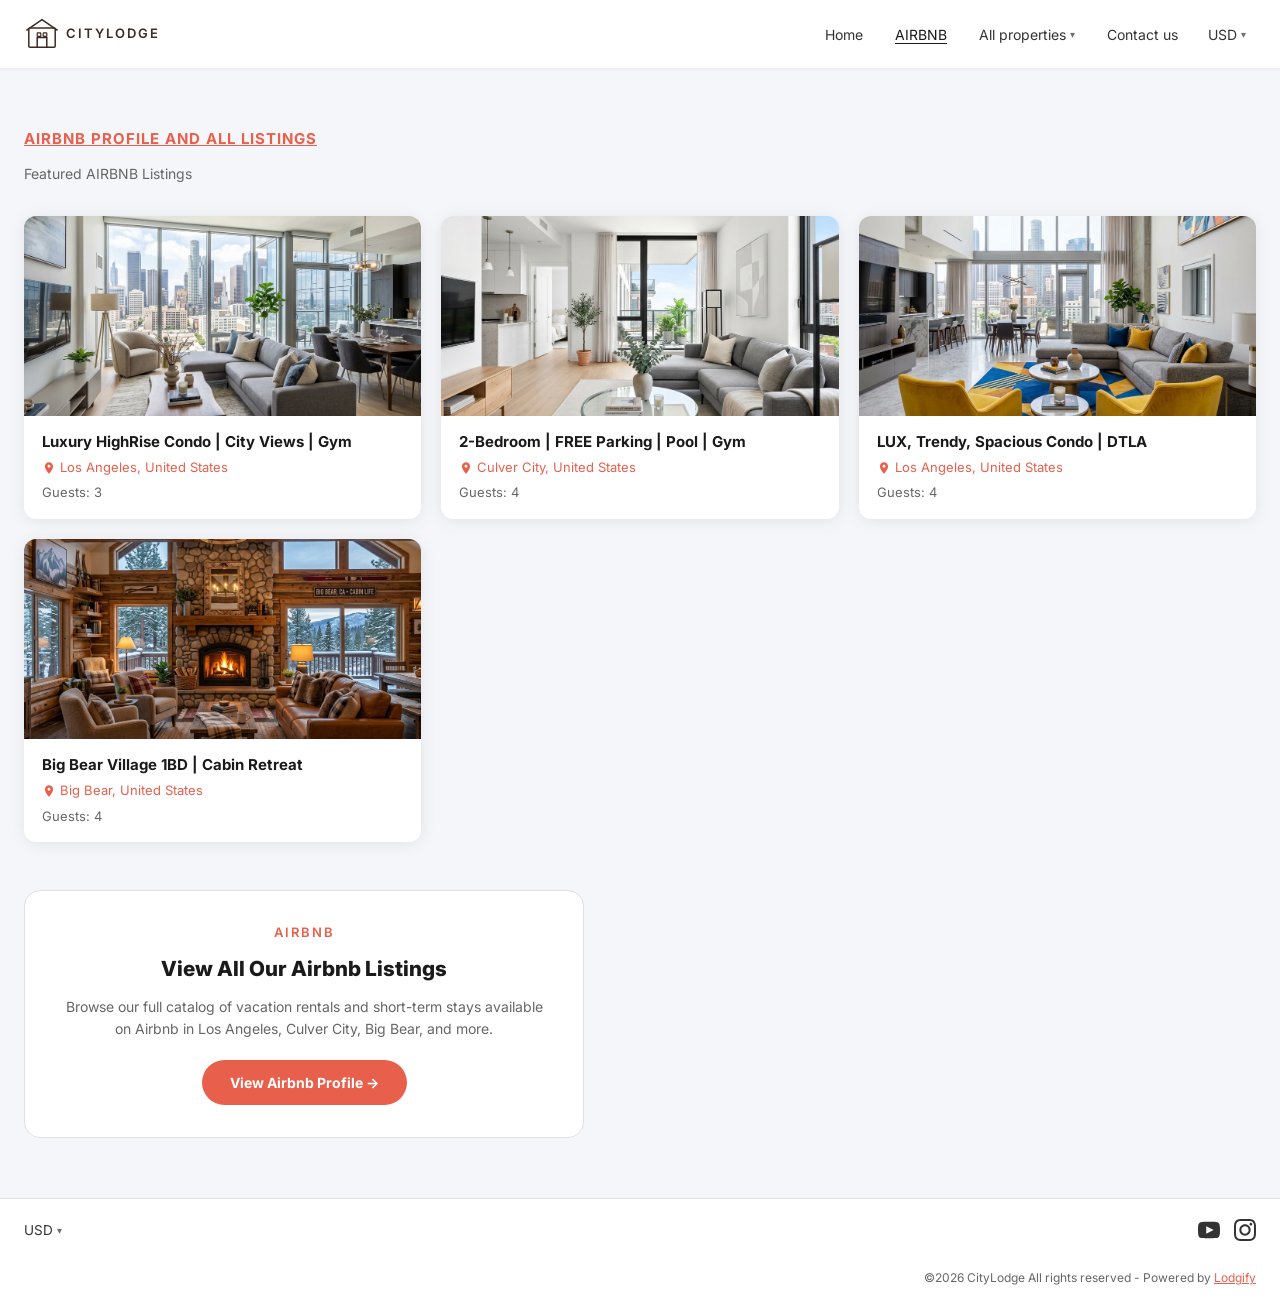
==== commit 43984f82: "feat: implement global styling, main site navigation, and property search UI components" ====
--- a/airbnb.html
+++ b/airbnb.html
@@ -3,8 +3,8 @@
 <head>
   <meta charset="UTF-8" />
   <meta name="viewport" content="width=device-width, initial-scale=1.0" />
-  <title>AIRBNB Listings - MBX Homes</title>
-  <meta name="description" content="Browse all MBX Homes listings on Airbnb. View our featured Airbnb properties and profile in Los Angeles and surrounding areas." />
+  <title>AIRBNB Listings - CityLodge</title>
+  <meta name="description" content="Browse all CityLodge listings on Airbnb. View our featured Airbnb properties and profile in Los Angeles and surrounding areas." />
   <link rel="preconnect" href="https://fonts.googleapis.com" />
   <link rel="preconnect" href="https://fonts.gstatic.com" crossorigin />
   <link href="https://fonts.googleapis.com/css2?family=Inter:wght@300;400;500;600;700&display=swap" rel="stylesheet" />
@@ -23,7 +23,7 @@
           <rect x="22" y="28" width="6" height="6" rx="1" fill="none" stroke="#3d2b1f" stroke-width="2"/>
           <rect x="32" y="28" width="6" height="6" rx="1" fill="none" stroke="#3d2b1f" stroke-width="2"/>
         </svg>
-        <span class="logo-text">MBX</span>
+        <span class="logo-text">CityLodge</span>
       </a>
       <nav class="main-nav" id="main-nav">
         <a href="index.html" class="nav-link" id="nav-home">Home</a>
@@ -158,7 +158,7 @@
       </div>
     </div>
     <div class="footer-copyright" id="footer-copyright">
-      <p>©2026 MBX HOMES All rights reserved - Powered by <a href="https://www.lodgify.com" target="_blank" rel="noopener" class="lodgify-link">Lodgify</a></p>
+      <p>©2026 CityLodge All rights reserved - Powered by <a href="https://www.lodgify.com" target="_blank" rel="noopener" class="lodgify-link">Lodgify</a></p>
     </div>
   </footer>
 
--- a/css/style.css
+++ b/css/style.css
@@ -1,5 +1,5 @@
 /* ===========================
-   MBX HOMES - Main Stylesheet
+   CityLodge - Main Stylesheet
    =========================== */
 
 *, *::before, *::after {
